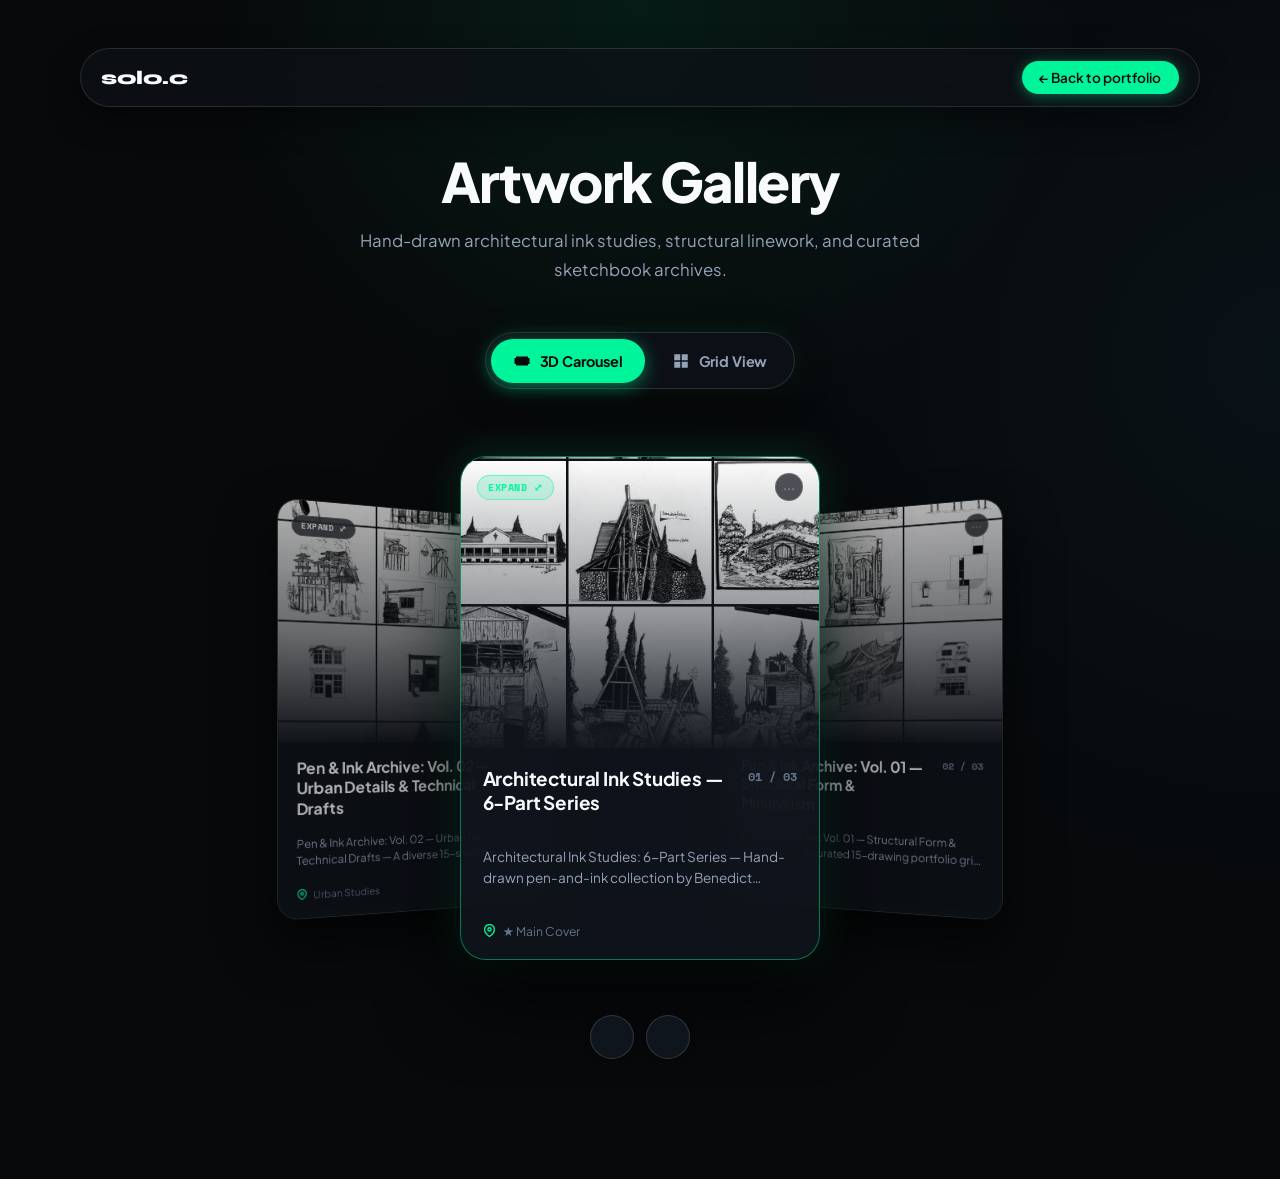
==== gallery-artwork.html @ 2e767718 "Deploy solo.c creative portfolio" ====
<!DOCTYPE html>
<html lang="en">
<head>
  <meta charset="UTF-8">
  <meta name="viewport" content="width=device-width, initial-scale=1.0">
  <title>Artwork Gallery | solo.c</title>
  <link rel="icon" href="assets/img/favicon.svg" type="image/svg+xml">
  <link rel="stylesheet" href="assets/css/gallery.css">
  <link rel="stylesheet" href="https://cdn.jsdelivr.net/npm/remixicon@4.9.0/fonts/remixicon.css">
</head>
<body>
  <main class="main">
    <div class="container">
      <div class="topbar">
        <a href="index.html" class="brand">solo.c</a>
        <a href="index.html#samples" class="back-link">← Back to portfolio</a>
      </div>

      <header class="page-header">
        <h1>Artwork Gallery</h1>
        <p>Hand-drawn architectural ink studies, structural linework, and curated sketchbook archives.</p>
      </header>

      <!-- Persistent View Mode Controls (Always visible in both views) -->
      <div class="gallery-view-controls">
        <div class="view-toggle-pill" role="tablist" aria-label="Gallery View Mode">
          <button class="view-toggle-btn active" id="view-btn-carousel" type="button" role="tab" aria-selected="true">
            <svg viewBox="0 0 24 24" width="18" height="18" fill="currentColor"><path d="M4 6h16v12H4z M2 8h2v8H2z M20 8h2v8h-2z"/></svg>
            <span>3D Carousel</span>
          </button>
          <button class="view-toggle-btn" id="view-btn-grid" type="button" role="tab" aria-selected="false">
            <svg viewBox="0 0 24 24" width="18" height="18" fill="currentColor"><path d="M3 3h8v8H3zm10 0h8v8h-8zM3 13h8v8H3zm10 0h8v8h-8z"/></svg>
            <span>Grid View</span>
          </button>
        </div>
      </div>

      <!-- Gallery Views Container with Fluid Crossfade Transition -->
      <div class="gallery-views-container">
        <!-- 3D Glassmorphism Coverflow Carousel -->
        <section class="glass-carousel-section view-active" id="glass-carousel-section" aria-label="3D Featured Carousel">
          <div class="glass-carousel" id="glass-carousel">
            <div class="glass-carousel__stage" id="carousel-stage">
              <div class="glass-carousel__track" id="carousel-track">
                <!-- Dynamically populated by gallery.js -->
              </div>
            </div>

          <!-- Carousel Navigation Arrows -->
          <div class="carousel-nav-arrows" id="carousel-nav-arrows">
            <button class="shelf-nav-btn" id="pill-prev-btn" type="button" aria-label="Previous card">
              <i class="ri-arrow-left-s-line"></i>
            </button>
            <button class="shelf-nav-btn" id="pill-next-btn" type="button" aria-label="Next card">
              <i class="ri-arrow-right-s-line"></i>
            </button>
          </div>
        </div>
      </section>

      <section class="gallery-grid view-hidden" aria-label="Artwork gallery">
        <!-- 01: Main Cover - ARCHITECTURAL INK STUDIES -->
        <article class="gallery-item gallery-item--cover" data-gallery-item data-title="Architectural Ink Studies — 6-Part Series" data-text="Architectural Ink Studies: 6-Part Series — Hand-drawn pen-and-ink collection by Benedict (solo.c). Across six detailed vignettes, the series explores varied structural languages: a grand colonial estate, a timber &amp; stone A-frame lodge in Ketchum, a turf-roofed subterranean hill dwelling, a multi-story rustic shack with air conditioning and overgrown foliage, a sharp alpine A-frame cabin, and a cantilevered clifftop retreat with an elevated wooden staircase. Demonstrates master-level line weight control, crosshatching, and architectural storytelling." tabindex="0">
          <img src="assets/img/artmain.jpg" alt="Architectural Ink Studies 6-part series hand-drawn pen and ink sketches by Benedict">
          <div class="gallery-item__content">
            <div class="gallery-item__meta">
              <span class="gallery-badge gallery-badge--cover">★ Main Cover</span>
              <span class="gallery-badge gallery-badge--tag">Ink Studies</span>
            </div>
            <h3>Architectural Ink Studies</h3>
            <p>Six hand-drawn pen-and-ink architectural vignettes exploring A-frame lodges, subterranean turf homes, rustic shacks, and clifftop retreats.</p>
          </div>
        </article>

        <!-- 02: INK SKETCHES ARCHIVE VOL 01 -->
        <article class="gallery-item" data-gallery-item data-title="Pen &amp; Ink Archive: Vol. 01 — Structural Form &amp; Minimalism" data-text="Pen &amp; Ink Archive: Vol. 01 — Structural Form &amp; Minimalism — A curated 15-drawing portfolio grid showcasing delicate micron pen illustrations. Subjects span historic water towers, Japanese timber storefronts, stilt fishing platforms, Bauhaus minimalist dwellings, continuous-line face sketches, seaside gelato cafes, and floating island fortresses." tabindex="0">
          <img src="assets/img/ink-sketches-archive-1.jpg" alt="Pen and Ink Archive Vol 01 curated 15-piece sketchbook illustrations">
          <div class="gallery-item__content">
            <div class="gallery-item__meta">
              <span class="gallery-badge">Sketchbook</span>
              <span class="gallery-badge gallery-badge--tag">Archive Vol. 01</span>
            </div>
            <h3>Pen &amp; Ink Archive: Vol. 01</h3>
            <p>15-piece sketchbook collection exploring Japanese storefronts, stone fortifications, seaside cafes, and minimalist structures.</p>
          </div>
        </article>

        <!-- 03: INK SKETCHES ARCHIVE VOL 02 -->
        <article class="gallery-item" data-gallery-item data-title="Pen &amp; Ink Archive: Vol. 02 — Urban Details &amp; Technical Drafts" data-text="Pen &amp; Ink Archive: Vol. 02 — Urban Details &amp; Technical Drafts — A diverse 15-sketch archival plate pairing urban architectural studies with tactile mechanical details. Highlights include a detailed rotary telephone, an ornate Romanesque cathedral facade, Italian hill town clusters, timber fishing platforms, a precision fighter jet technical blueprint, and a Victorian clocktower manor." tabindex="0">
          <img src="assets/img/ink-sketches-archive-2.jpg" alt="Pen and Ink Archive Vol 02 urban architectural details and technical drafts">
          <div class="gallery-item__content">
            <div class="gallery-item__meta">
              <span class="gallery-badge">Urban Studies</span>
              <span class="gallery-badge gallery-badge--tag">Archive Vol. 02</span>
            </div>
            <h3>Pen &amp; Ink Archive: Vol. 02</h3>
            <p>15-piece archival plate featuring vintage rotary telephones, baroque cathedrals, Italian hill villages, and fighter jet blueprint drafts.</p>
          </div>
        </article>

        <!-- Grid View Navigation Arrows -->
        <div class="carousel-nav-arrows grid-nav-arrows" id="grid-nav-arrows">
          <button class="shelf-nav-btn" id="grid-prev-btn" type="button" aria-label="Previous card">
            <i class="ri-arrow-left-s-line"></i>
          </button>
          <button class="shelf-nav-btn" id="grid-next-btn" type="button" aria-label="Next card">
            <i class="ri-arrow-right-s-line"></i>
          </button>
        </div>
      </section>
      </div>
    </div>
  </main>

  <div class="gallery-lightbox" id="gallery-lightbox" aria-hidden="true">
    <button class="gallery-lightbox__close" id="lightbox-close" aria-label="Close fullscreen view">×</button>
    <div class="gallery-lightbox__dialog">
      <img id="lightbox-image" src="" alt="Expanded gallery item">
      <div class="gallery-lightbox__caption">
        <h3 id="lightbox-title">Gallery item</h3>
        <p id="lightbox-text"></p>
      </div>
    </div>
  </div>

  <script src="assets/js/gallery.js"></script>
</body>
</html>
---- assets/css/gallery.css ----
/* ==========================================================================
   SOLO.C — GALLERY DESIGN SYSTEM
   Spotify & iOS Dark Glassmorphism, Rounded Cards, High Contrast
   ========================================================================== */
@import url("https://fonts.googleapis.com/css2?family=Plus+Jakarta+Sans:wght@400;500;600;700;800&family=Press+Start+2P&family=Space+Mono:wght@400;700&family=Syne:wght@700;800&display=swap");

:root {
  --bg-base: #07090b;
  --bg-surface-1: rgba(16, 20, 26, 0.72);
  --bg-surface-2: rgba(24, 30, 38, 0.55);
  --accent-primary: #00f59b;
  --accent-hover: #26ffad;
  --accent-glow: rgba(0, 245, 155, 0.35);
  --text-primary: #f8fafc;
  --text-secondary: #94a3b8;
  --text-muted: #64748b;
  --text-inverse: #07090b;
  --border-glass: rgba(255, 255, 255, 0.12);
  --border-accent: rgba(0, 245, 155, 0.35);
  --font-sans: 'Plus Jakarta Sans', sans-serif;
  --font-display: 'Syne', sans-serif;
  --font-mono: 'Space Mono', monospace;
  --font-pixel: 'Press Start 2P', monospace;
}

*, *::before, *::after {
  box-sizing: border-box;
  margin: 0;
  padding: 0;
}

html {
  scroll-behavior: smooth;
  color-scheme: dark;
}

body {
  font-family: var(--font-sans);
  color: var(--text-secondary);
  background-color: var(--bg-base);
  background-image: 
    radial-gradient(circle at 50% 0%, rgba(0, 245, 155, 0.08) 0%, transparent 40%),
    radial-gradient(circle at 100% 40%, rgba(56, 189, 248, 0.05) 0%, transparent 40%);
  background-attachment: fixed;
  min-height: 100vh;
  position: relative;
  overflow-x: hidden;
}

.main {
  position: relative;
  z-index: 1;
  padding: 3rem 1.5rem 5rem;
}

.container {
  max-width: 1120px;
  margin: 0 auto;
}

/* iOS Floating Topbar */
.topbar {
  display: flex;
  align-items: center;
  justify-content: space-between;
  gap: 1rem;
  margin-bottom: 2.5rem;
  padding: 0.75rem 1.25rem;
  border: 1px solid var(--border-glass);
  border-radius: 9999px;
  background: rgba(14, 18, 23, 0.75);
  backdrop-filter: blur(24px);
  -webkit-backdrop-filter: blur(24px);
  box-shadow: 0 12px 32px rgba(0, 0, 0, 0.4);
}

.brand {
  color: var(--text-primary);
  font-family: var(--font-display);
  font-size: 1.2rem;
  font-weight: 800;
  text-decoration: none;
  letter-spacing: -0.02em;
}

.back-link {
  display: inline-flex;
  align-items: center;
  gap: 0.4rem;
  padding: 0.5rem 1.1rem;
  border-radius: 9999px;
  background: var(--accent-primary);
  color: var(--text-inverse);
  text-decoration: none;
  font-weight: 600;
  font-size: 0.85rem;
  box-shadow: 0 2px 14px rgba(0, 245, 155, 0.4);
  transition: transform 0.2s ease, background 0.2s ease;
}

.back-link:hover {
  background: var(--accent-hover);
  transform: translateY(-2px);
}

/* Page Header */
.page-header {
  margin-bottom: 3rem;
  text-align: center;
}

.page-header h1 {
  margin: 0 0 0.75rem;
  color: var(--text-primary);
  font-size: clamp(2.2rem, 4.5vw, 3.4rem);
  font-weight: 800;
  letter-spacing: -0.03em;
}

.page-header p {
  margin: 0 auto;
  max-width: 580px;
  color: var(--text-secondary);
  font-size: 1.05rem;
  line-height: 1.7;
}

/* Dense Responsive Card Grid */
.gallery-grid {
  display: grid;
  grid-template-columns: repeat(auto-fit, minmax(280px, 1fr));
  gap: 1.5rem;
}

.gallery-item {
  overflow: hidden;
  border: 1px solid var(--border-glass);
  border-radius: 18px;
  background: var(--bg-surface-1);
  backdrop-filter: blur(20px);
  -webkit-backdrop-filter: blur(20px);
  box-shadow: 0 10px 24px rgba(0, 0, 0, 0.35);
  cursor: pointer;
  transition: transform 0.3s cubic-bezier(0.16, 1, 0.3, 1), border-color 0.3s ease, box-shadow 0.3s ease;
  display: flex;
  flex-direction: column;
}

.gallery-item:hover,
.gallery-item:focus-visible {
  transform: translateY(-5px);
  border-color: var(--border-accent);
  box-shadow: 0 16px 36px rgba(0, 0, 0, 0.5), 0 0 24px rgba(0, 245, 155, 0.15);
  outline: none;
}

.gallery-item img,
.gallery-item video {
  display: block;
  width: 100%;
  height: 280px;
  object-fit: cover;
  object-position: center top;
  background: #080c10;
  transition: transform 0.4s ease;
}

.gallery-item:hover img,
.gallery-item:hover video {
  transform: scale(1.03);
}

.gallery-item--cover {
  border-color: rgba(0, 245, 155, 0.35);
  box-shadow: 0 12px 32px rgba(0, 0, 0, 0.45), 0 0 24px rgba(0, 245, 155, 0.1);
}

.gallery-item__content {
  padding: 1.25rem;
  flex: 1;
  display: flex;
  flex-direction: column;
}

.gallery-item__meta {
  display: flex;
  align-items: center;
  gap: 0.45rem;
  margin-bottom: 0.65rem;
  flex-wrap: wrap;
}

.gallery-badge {
  display: inline-flex;
  align-items: center;
  font-family: var(--font-mono);
  font-size: 0.68rem;
  font-weight: 700;
  text-transform: uppercase;
  letter-spacing: 0.05em;
  padding: 0.22rem 0.6rem;
  border-radius: 9999px;
  background: rgba(255, 255, 255, 0.06);
  border: 1px solid var(--border-glass);
  color: var(--text-secondary);
}

.gallery-badge--cover {
  background: rgba(0, 245, 155, 0.15);
  border-color: rgba(0, 245, 155, 0.45);
  color: var(--accent-primary);
  box-shadow: 0 0 10px rgba(0, 245, 155, 0.2);
}

.gallery-badge--tag {
  background: rgba(56, 189, 248, 0.1);
  border-color: rgba(56, 189, 248, 0.3);
  color: #38bdf8;
}

.gallery-item__content h3 {
  margin: 0 0 0.4rem;
  color: var(--text-primary);
  font-size: 1.15rem;
  font-weight: 700;
}

.gallery-item__content p {
  margin: 0;
  line-height: 1.6;
  font-size: 0.88rem;
  color: var(--text-secondary);
}

/* Lightbox Modal */
.gallery-lightbox {
  position: fixed;
  inset: 0;
  z-index: 999;
  display: flex;
  align-items: center;
  justify-content: center;
  background: rgba(4, 7, 9, 0.85);
  backdrop-filter: blur(16px);
  -webkit-backdrop-filter: blur(16px);
  padding: 1.5rem;
  opacity: 0;
  visibility: hidden;
  transition: opacity 0.25s ease, visibility 0.25s ease;
}

.gallery-lightbox.active {
  opacity: 1;
  visibility: visible;
}

.gallery-lightbox__dialog {
  position: relative;
  width: min(980px, 100%);
  max-height: 88vh;
  overflow: auto;
  border-radius: 20px;
  background: rgba(16, 20, 26, 0.95);
  border: 1px solid var(--border-glass);
  box-shadow: 0 25px 60px rgba(0, 0, 0, 0.6);
}

.gallery-lightbox__dialog img,
.gallery-lightbox__dialog video,
.gallery-lightbox__dialog iframe {
  display: block;
  width: 100%;
  max-height: 70vh;
  object-fit: contain;
  background: #040608;
  border: 0;
}

.gallery-lightbox__dialog iframe {
  height: 520px;
}

.video-frame-container {
  position: relative;
  width: 100%;
  aspect-ratio: 16 / 9;
  background: #06090c;
  overflow: hidden;
}

.video-frame-container iframe {
  position: absolute;
  inset: 0;
  width: 100%;
  height: 100%;
  border: 0;
}

/* Video Card Thumbnail & Play Button Styling */
.video-preview-wrap {
  position: relative;
  width: 100%;
  height: 280px;
  overflow: hidden;
  background: #06090c;
  display: block;
  text-decoration: none;
  cursor: pointer;
}

.video-preview-wrap img {
  display: block;
  width: 100%;
  height: 100%;
  object-fit: cover;
  object-position: center 35%;
  transition: transform 0.5s cubic-bezier(0.16, 1, 0.3, 1), filter 0.3s ease;
}

.gallery-item:hover .video-preview-wrap img,
.video-preview-wrap:hover img {
  transform: scale(1.05);
  filter: brightness(0.85);
}

.video-play-btn {
  position: absolute;
  top: 50%;
  left: 50%;
  transform: translate(-50%, -50%) scale(1);
  width: 60px;
  height: 60px;
  border-radius: 50%;
  background: rgba(14, 18, 23, 0.85);
  backdrop-filter: blur(16px);
  -webkit-backdrop-filter: blur(16px);
  border: 1.5px solid rgba(0, 245, 155, 0.6);
  color: var(--accent-primary);
  display: flex;
  align-items: center;
  justify-content: center;
  box-shadow: 0 10px 25px rgba(0, 0, 0, 0.6), 0 0 20px rgba(0, 245, 155, 0.25);
  transition: all 0.3s cubic-bezier(0.16, 1, 0.3, 1);
  pointer-events: none;
  z-index: 3;
}

.video-play-btn svg {
  margin-left: 3px;
  width: 24px;
  height: 24px;
  fill: currentColor;
}

.gallery-item:hover .video-play-btn,
.video-preview-wrap:hover .video-play-btn {
  transform: translate(-50%, -50%) scale(1.15);
  background: var(--accent-primary);
  color: var(--text-inverse);
  border-color: var(--accent-primary);
  box-shadow: 0 12px 30px rgba(0, 245, 155, 0.5), 0 0 35px rgba(0, 245, 155, 0.4);
}

.video-preview-overlay {
  position: absolute;
  top: 0.85rem;
  left: 0.85rem;
  right: 0.85rem;
  display: flex;
  justify-content: space-between;
  align-items: center;
  pointer-events: none;
  z-index: 3;
}

.video-badge-pill {
  font-family: var(--font-mono);
  font-size: 0.66rem;
  font-weight: 700;
  letter-spacing: 0.04em;
  padding: 0.25rem 0.6rem;
  border-radius: 9999px;
  background: rgba(7, 9, 11, 0.82);
  backdrop-filter: blur(10px);
  border: 1px solid rgba(255, 255, 255, 0.16);
  color: var(--text-primary);
  display: inline-flex;
  align-items: center;
  gap: 0.3rem;
}

.video-badge-pill--accent {
  background: rgba(0, 245, 155, 0.18);
  border-color: rgba(0, 245, 155, 0.5);
  color: var(--accent-primary);
}

.video-badge-pill--views {
  background: rgba(56, 189, 248, 0.16);
  border-color: rgba(56, 189, 248, 0.45);
  color: #38bdf8;
}

/* Lightbox Video Preview & Prominent FB CTA */
.lightbox-video-preview {
  position: relative;
  width: 100%;
  max-height: 70vh;
  min-height: 380px;
  background: #040608;
  display: flex;
  align-items: center;
  justify-content: center;
  overflow: hidden;
}

.lightbox-video-poster {
  width: 100%;
  height: 100%;
  max-height: 70vh;
  object-fit: contain;
  display: block;
}

.lightbox-play-overlay {
  position: absolute;
  inset: 0;
  display: flex;
  flex-direction: column;
  align-items: center;
  justify-content: center;
  gap: 1rem;
  background: rgba(4, 7, 10, 0.45);
  text-decoration: none;
  transition: background 0.3s ease;
}

.lightbox-play-overlay:hover {
  background: rgba(4, 7, 10, 0.2);
}

.video-play-btn--lg {
  width: 76px;
  height: 76px;
}

.video-play-btn--lg svg {
  width: 32px;
  height: 32px;
}

.lightbox-play-label {
  font-family: var(--font-sans);
  font-weight: 700;
  font-size: 0.95rem;
  color: #ffffff;
  padding: 0.45rem 1.15rem;
  border-radius: 9999px;
  background: rgba(14, 18, 23, 0.85);
  border: 1px solid rgba(255, 255, 255, 0.18);
  backdrop-filter: blur(12px);
  transition: all 0.2s ease;
}

.lightbox-play-overlay:hover .lightbox-play-label {
  background: var(--accent-primary);
  color: var(--text-inverse);
  border-color: var(--accent-primary);
  box-shadow: 0 4px 18px rgba(0, 245, 155, 0.4);
}

.btn-watch-fb {
  display: inline-flex;
  align-items: center;
  gap: 0.5rem;
  padding: 0.65rem 1.3rem;
  border-radius: 9999px;
  background: var(--accent-primary);
  color: var(--text-inverse);
  font-weight: 700;
  font-size: 0.88rem;
  text-decoration: none;
  box-shadow: 0 4px 16px rgba(0, 245, 155, 0.35);
  transition: all 0.2s ease;
}

.btn-watch-fb:hover {
  background: var(--accent-hover);
  transform: translateY(-2px);
  box-shadow: 0 6px 22px rgba(0, 245, 155, 0.5);
}

.gallery-item__actions {
  display: flex;
  align-items: center;
  justify-content: space-between;
  gap: 0.75rem;
  margin-top: 0.85rem;
  padding-top: 0.85rem;
  border-top: 1px solid rgba(255, 255, 255, 0.08);
}

.gallery-action-link {
  display: inline-flex;
  align-items: center;
  gap: 0.35rem;
  color: var(--accent-primary);
  text-decoration: none;
  font-size: 0.82rem;
  font-weight: 600;
  transition: color 0.2s ease, transform 0.2s ease;
}

.gallery-action-link:hover {
  color: var(--accent-hover);
  transform: translateX(2px);
}

.gallery-lightbox__caption {
  padding: 1.25rem 1.5rem 1.5rem;
}

.gallery-lightbox__caption h3 {
  margin: 0 0 0.4rem;
  color: var(--text-primary);
  font-size: 1.3rem;
  font-weight: 700;
}

.gallery-lightbox__caption p {
  margin: 0;
  color: var(--text-secondary);
  line-height: 1.7;
}

.gallery-lightbox__close {
  position: absolute;
  top: 1rem;
  right: 1rem;
  width: 2.5rem;
  height: 2.5rem;
  border: 1px solid var(--border-glass);
  border-radius: 50%;
  background: rgba(255, 255, 255, 0.08);
  color: var(--text-primary);
  font-size: 1.4rem;
  cursor: pointer;
  display: flex;
  align-items: center;
  justify-content: center;
  transition: all 0.2s ease;
  z-index: 10;
}

.gallery-lightbox__close:hover {
  background: var(--accent-primary);
  color: var(--text-inverse);
  transform: scale(1.08);
}

body.lightbox-open {
  overflow: hidden;
}

@media (max-width: 640px) {
  .main {
    padding: 2rem 1rem 4rem;
  }
  .topbar {
    border-radius: 1rem;
    padding: 0.8rem 1rem;
  }
  .page-header h1 {
    font-size: 2rem;
  }
  .gallery-grid {
    grid-template-columns: 1fr;
  }
}


/* ==========================================================================
   3D COVERFLOW GLASSMORPHISM CAROUSEL
   Apple Vision / Glassmorphic Floating Arc + iOS Controller Pill
   ========================================================================== */

/* View Mode Switcher Pill (Persistent & Prominent) */
.gallery-view-controls,
.glass-carousel-view-controls {
  display: flex;
  align-items: center;
  justify-content: center;
  margin: 0 auto 2.5rem;
  position: relative;
  z-index: 25;
}

.view-toggle-pill {
  display: inline-flex;
  align-items: center;
  padding: 0.35rem;
  border-radius: 9999px;
  background: rgba(14, 18, 24, 0.88);
  backdrop-filter: blur(24px);
  -webkit-backdrop-filter: blur(24px);
  border: 1px solid var(--border-glass);
  box-shadow: 0 10px 32px rgba(0, 0, 0, 0.5), 0 0 20px rgba(0, 245, 155, 0.1);
  gap: 0.35rem;
  min-height: 48px;
}

.view-toggle-btn {
  display: inline-flex;
  align-items: center;
  justify-content: center;
  gap: 0.55rem;
  padding: 0.65rem 1.35rem;
  min-height: 44px;
  border-radius: 9999px;
  border: none;
  background: transparent;
  color: var(--text-secondary);
  font-family: var(--font-sans);
  font-size: 0.9rem;
  font-weight: 700;
  letter-spacing: -0.01em;
  cursor: pointer;
  transition: all 0.25s cubic-bezier(0.16, 1, 0.3, 1);
  touch-action: manipulation;
  -webkit-tap-highlight-color: transparent;
}

.view-toggle-btn svg {
  transition: transform 0.25s ease;
  flex-shrink: 0;
}

.view-toggle-btn:hover {
  color: var(--text-primary);
  background: rgba(255, 255, 255, 0.05);
}

.view-toggle-btn:active {
  transform: scale(0.96);
}

.view-toggle-btn.active {
  background: var(--accent-primary);
  color: var(--text-inverse);
  box-shadow: 0 4px 18px rgba(0, 245, 155, 0.45);
}

/* Views Container with Smooth Fluid Crossfade Transitions */
.gallery-views-container {
  position: relative;
  width: 100%;
  min-height: 520px;
}

/* 3D Carousel Section & Stage */
.glass-carousel-section {
  position: relative;
  width: 100%;
  margin-bottom: 2.5rem;
  transition: opacity 0.3s ease, transform 0.3s ease;
}

.glass-carousel {
  position: relative;
  width: 100%;
  perspective: 1200px;
  perspective-origin: 50% 48%;
  display: flex;
  flex-direction: column;
  align-items: center;
}

.glass-carousel__stage {
  position: relative;
  width: 100%;
  height: clamp(480px, 62vh, 580px);
  display: flex;
  align-items: center;
  justify-content: center;
  transform-style: preserve-3d;
  user-select: none;
  -webkit-user-select: none;
  touch-action: pan-y;
  cursor: grab;
}

.glass-carousel__stage:active {
  cursor: grabbing;
}

.glass-carousel__track {
  position: absolute;
  width: 100%;
  height: 100%;
  display: flex;
  align-items: center;
  justify-content: center;
  transform-style: preserve-3d;
}

/* Individual 3D Glass Card */
.glass-card-3d {
  position: absolute;
  width: clamp(290px, 32vw, 360px);
  height: clamp(430px, 56vh, 510px);
  border-radius: 26px;
  background: rgba(16, 21, 28, 0.72);
  backdrop-filter: blur(28px);
  -webkit-backdrop-filter: blur(28px);
  border: 1px solid rgba(255, 255, 255, 0.14);
  box-shadow: 
    0 30px 60px rgba(0, 0, 0, 0.75),
    inset 0 1px 0 rgba(255, 255, 255, 0.22),
    inset 0 0 20px rgba(0, 245, 155, 0.05);
  overflow: hidden;
  display: flex;
  flex-direction: column;
  transform-origin: center center;
  transform-style: preserve-3d;
  transition: transform 0.65s cubic-bezier(0.16, 1, 0.3, 1), 
              opacity 0.5s ease, 
              filter 0.5s ease, 
              box-shadow 0.4s ease, 
              border-color 0.4s ease;
  will-change: transform, opacity, filter;
  cursor: pointer;
}

.glass-card-3d.is-active {
  border-color: rgba(0, 245, 155, 0.45);
  box-shadow: 
    0 35px 80px rgba(0, 0, 0, 0.85),
    0 0 40px rgba(0, 245, 155, 0.18),
    inset 0 1px 0 rgba(255, 255, 255, 0.3);
}

.glass-card-3d:hover.is-active {
  box-shadow: 
    0 40px 90px rgba(0, 0, 0, 0.9),
    0 0 50px rgba(0, 245, 155, 0.28),
    inset 0 1px 0 rgba(255, 255, 255, 0.4);
}

/* Card Media Upper Area */
.glass-card-3d__media {
  position: relative;
  width: 100%;
  height: 58%;
  overflow: hidden;
  background: #080c10;
}

.glass-card-3d__media img {
  width: 100%;
  height: 100%;
  object-fit: cover;
  object-position: center 30%;
  display: block;
  transition: transform 0.6s cubic-bezier(0.16, 1, 0.3, 1);
}

.glass-card-3d:hover .glass-card-3d__media img {
  transform: scale(1.06);
}

/* Bottom shadow gradient fading into body */
.glass-card-3d__media::after {
  content: '';
  position: absolute;
  inset: 0;
  background: linear-gradient(to top, rgba(16, 21, 28, 0.98) 0%, rgba(16, 21, 28, 0.45) 45%, transparent 100%);
  pointer-events: none;
}

/* Top control pills on card */
.glass-card-3d__top-row {
  position: absolute;
  top: 1rem;
  left: 1rem;
  right: 1rem;
  display: flex;
  align-items: center;
  justify-content: space-between;
  z-index: 3;
  pointer-events: none;
}

.glass-card-3d__expand-badge {
  display: inline-flex;
  align-items: center;
  gap: 0.35rem;
  font-family: var(--font-mono);
  font-size: 0.64rem;
  font-weight: 700;
  letter-spacing: 0.05em;
  text-transform: uppercase;
  padding: 0.25rem 0.65rem;
  border-radius: 9999px;
  background: rgba(10, 14, 20, 0.7);
  backdrop-filter: blur(12px);
  -webkit-backdrop-filter: blur(12px);
  border: 1px solid rgba(255, 255, 255, 0.16);
  color: var(--text-primary);
  transition: all 0.2s ease;
}

.glass-card-3d.is-active .glass-card-3d__expand-badge {
  background: rgba(0, 245, 155, 0.18);
  border-color: rgba(0, 245, 155, 0.45);
  color: var(--accent-primary);
}

.glass-card-3d__menu-icon {
  width: 28px;
  height: 28px;
  border-radius: 50%;
  background: rgba(10, 14, 20, 0.7);
  backdrop-filter: blur(12px);
  -webkit-backdrop-filter: blur(12px);
  border: 1px solid rgba(255, 255, 255, 0.16);
  color: var(--text-secondary);
  display: flex;
  align-items: center;
  justify-content: center;
  font-size: 0.9rem;
  line-height: 1;
}

/* Card Body (Lower portion) */
.glass-card-3d__body {
  position: relative;
  width: 100%;
  height: 42%;
  padding: 1.1rem 1.35rem 1.25rem;
  display: flex;
  flex-direction: column;
  justify-content: space-between;
  background: rgba(16, 21, 28, 0.65);
  z-index: 2;
}

.glass-card-3d__header {
  display: flex;
  align-items: flex-start;
  justify-content: space-between;
  gap: 0.75rem;
}

.glass-card-3d__title {
  margin: 0;
  color: var(--text-primary);
  font-size: 1.18rem;
  font-weight: 700;
  line-height: 1.3;
  letter-spacing: -0.01em;
}

.glass-card-3d__counter {
  font-family: var(--font-mono);
  font-size: 0.72rem;
  color: var(--text-muted);
  font-weight: 700;
  white-space: nowrap;
  padding-top: 0.15rem;
}

.glass-card-3d__desc {
  margin: 0.35rem 0 0.5rem;
  font-size: 0.85rem;
  color: var(--text-secondary);
  line-height: 1.5;
  display: -webkit-box;
  -webkit-line-clamp: 2;
  -webkit-box-orient: vertical;
  overflow: hidden;
}

.glass-card-3d__meta {
  display: flex;
  align-items: center;
  gap: 0.45rem;
  font-size: 0.76rem;
  color: var(--text-muted);
}

.glass-card-3d__meta svg {
  color: var(--accent-primary);
  flex-shrink: 0;
}

.glass-card-3d__meta span {
  white-space: nowrap;
  overflow: hidden;
  text-overflow: ellipsis;
}

/* Floating iOS Media Controller Pill */
.glass-pill-bar {
  margin-top: 1.5rem;
  display: inline-flex;
  align-items: center;
  gap: 0.85rem;
  padding: 0.55rem 1.15rem;
  border-radius: 9999px;
  background: rgba(14, 18, 24, 0.85);
  backdrop-filter: blur(24px);
  -webkit-backdrop-filter: blur(24px);
  border: 1px solid rgba(255, 255, 255, 0.15);
  box-shadow: 
    0 16px 40px rgba(0, 0, 0, 0.6),
    0 0 25px rgba(0, 245, 155, 0.14);
  z-index: 20;
  transition: transform 0.25s ease, box-shadow 0.25s ease;
}

.glass-pill-bar:hover {
  box-shadow: 
    0 20px 48px rgba(0, 0, 0, 0.7),
    0 0 35px rgba(0, 245, 155, 0.25);
}

.pill-btn {
  display: flex;
  align-items: center;
  justify-content: center;
  background: transparent;
  border: none;
  color: var(--text-secondary);
  cursor: pointer;
  padding: 0.4rem;
  border-radius: 50%;
  transition: all 0.2s ease;
}

.pill-btn:hover {
  color: var(--accent-primary);
  transform: scale(1.12);
}

.pill-btn--nav {
  width: 32px;
  height: 32px;
  background: rgba(255, 255, 255, 0.06);
  color: var(--text-primary);
}

.pill-btn--nav:hover {
  background: var(--accent-primary);
  color: var(--text-inverse);
}

.pill-btn--play {
  width: 34px;
  height: 34px;
  background: rgba(0, 245, 155, 0.15);
  color: var(--accent-primary);
  border: 1px solid rgba(0, 245, 155, 0.35);
}

.pill-btn--play:hover {
  background: var(--accent-primary);
  color: var(--text-inverse);
  box-shadow: 0 0 16px rgba(0, 245, 155, 0.5);
}

.pill-track-info {
  display: flex;
  align-items: center;
  gap: 0.75rem;
  cursor: pointer;
  padding: 0.2rem 0.5rem;
  border-radius: 9999px;
  transition: background 0.2s ease;
}

.pill-track-info:hover {
  background: rgba(255, 255, 255, 0.05);
}

.pill-thumb {
  width: 32px;
  height: 32px;
  border-radius: 50%;
  object-fit: cover;
  border: 1.5px solid var(--accent-primary);
  flex-shrink: 0;
  box-shadow: 0 0 10px rgba(0, 245, 155, 0.3);
}

.pill-text-wrap {
  display: flex;
  align-items: center;
  gap: 0.6rem;
}

.pill-title {
  color: var(--text-primary);
  font-size: 0.85rem;
  font-weight: 700;
  max-width: 170px;
  white-space: nowrap;
  overflow: hidden;
  text-overflow: ellipsis;
}

.pill-badge {
  font-family: var(--font-mono);
  font-size: 0.66rem;
  font-weight: 700;
  padding: 0.15rem 0.48rem;
  border-radius: 9999px;
  background: rgba(0, 245, 155, 0.15);
  border: 1px solid rgba(0, 245, 155, 0.35);
  color: var(--accent-primary);
  white-space: nowrap;
}

.pill-btn--heart {
  gap: 0.3rem;
  font-size: 0.74rem;
  font-family: var(--font-mono);
  color: var(--text-secondary);
  border-radius: 9999px;
  padding: 0.35rem 0.6rem;
}

.pill-btn--heart.liked {
  color: #ff3366;
}

.pill-btn--heart.liked svg {
  fill: #ff3366;
  stroke: #ff3366;
}

.pill-btn--expand {
  color: var(--text-secondary);
}

.pill-btn--expand:hover {
  color: var(--accent-primary);
}

/* Smooth Fluid Transitions Between Carousel View and Grid View */
.glass-carousel-section,
.gallery-grid {
  width: 100%;
  transition: opacity 0.45s cubic-bezier(0.16, 1, 0.3, 1),
              transform 0.45s cubic-bezier(0.16, 1, 0.3, 1),
              filter 0.45s cubic-bezier(0.16, 1, 0.3, 1);
  will-change: opacity, transform, filter;
}

/* Active View State */
.glass-carousel-section.view-active,
.gallery-grid.view-active {
  opacity: 1;
  transform: translateY(0) scale(1);
  filter: blur(0px);
  pointer-events: auto;
  visibility: visible;
  position: relative;
}

/* Fluid Exit State */
.glass-carousel-section.view-hidden,
.gallery-grid.view-hidden {
  opacity: 0 !important;
  transform: translateY(24px) scale(0.96) !important;
  filter: blur(10px) !important;
  pointer-events: none !important;
  visibility: hidden !important;
  position: absolute !important;
  top: 0 !important;
  left: 0 !important;
  right: 0 !important;
  z-index: 0 !important;
}

/* Mobile Responsiveness for 3D Carousel & View Controls */
@media (max-width: 768px) {
  .gallery-view-controls {
    margin: 0 auto 1.75rem;
    padding-inline: 0.5rem;
  }
  .view-toggle-pill {
    width: min(100%, 340px);
    display: flex;
    justify-content: space-between;
    padding: 0.3rem;
  }
  .view-toggle-btn {
    flex: 1;
    padding: 0.6rem 0.85rem;
    font-size: 0.85rem;
    min-height: 42px;
    gap: 0.45rem;
    white-space: nowrap;
  }
  .glass-carousel__stage {
    height: 460px;
    perspective: 800px;
  }
  .glass-card-3d {
    width: min(86vw, 320px);
    height: 430px;
  }
  .glass-pill-bar {
    padding: 0.45rem 0.75rem;
    gap: 0.45rem;
    max-width: 96vw;
  }
  .glass-pill-bar .pill-btn {
    width: 38px;
    height: 38px;
    min-width: 38px;
    min-height: 38px;
    touch-action: manipulation;
  }
  .glass-pill-bar .pill-btn:active {
    transform: scale(0.92);
  }
  .glass-pill-bar .pill-btn--play {
    width: 40px;
    height: 40px;
    min-width: 40px;
    min-height: 40px;
  }
  .pill-title {
    max-width: 110px;
    font-size: 0.8rem;
  }
  .pill-likes-count {
    display: none;
  }
}

@media (max-width: 480px) {
  .glass-pill-bar {
    padding: 0.4rem 0.6rem;
    gap: 0.35rem;
  }
  .pill-badge {
    display: none;
  }
  .pill-title {
    max-width: 95px;
    font-size: 0.76rem;
  }
  .pill-thumb {
    width: 28px;
    height: 28px;
  }
}

@keyframes fadeSlideUp {
  from {
    opacity: 0;
    transform: translateY(18px) scale(0.98);
  }
  to {
    opacity: 1;
    transform: translateY(0) scale(1);
  }
}

/* ==========================================================================
   CAROUSEL & GRID NAVIGATION BUTTONS (Matches [ < ] [ > ] Design)
   ========================================================================== */
.carousel-nav-arrows {
  display: flex;
  align-items: center;
  justify-content: center;
  gap: 0.75rem;
  margin-top: 1.75rem;
  position: relative;
  z-index: 10;
}

.carousel-nav-arrows.grid-nav-arrows {
  grid-column: 1 / -1;
  margin-top: 2.5rem;
  margin-bottom: 2rem;
  padding-top: 1rem;
}

.shelf-nav-btn {
  width: 44px;
  height: 44px;
  min-width: 44px;
  min-height: 44px;
  border-radius: 50%;
  background: rgba(18, 24, 32, 0.85);
  border: 1px solid rgba(255, 255, 255, 0.14);
  color: #ffffff;
  display: inline-flex;
  align-items: center;
  justify-content: center;
  font-size: 1.35rem;
  cursor: pointer;
  transition: all 0.2s cubic-bezier(0.16, 1, 0.3, 1);
  box-shadow: 0 4px 16px rgba(0, 0, 0, 0.35);
  touch-action: manipulation;
  -webkit-tap-highlight-color: transparent;
  user-select: none;
}

.shelf-nav-btn:hover {
  background: rgba(255, 255, 255, 0.12);
  border-color: rgba(0, 245, 155, 0.6);
  color: var(--accent-primary, #00f59b);
  transform: scale(1.08);
  box-shadow: 0 0 16px rgba(0, 245, 155, 0.25);
}

.shelf-nav-btn:active {
  transform: scale(0.93);
  background: rgba(0, 245, 155, 0.2);
}

/* Grid card active focus highlight when navigating in grid view */
.gallery-item.grid-card-highlight {
  outline: 2px solid var(--accent-primary, #00f59b);
  box-shadow: 0 0 25px rgba(0, 245, 155, 0.45);
  transform: translateY(-4px) scale(1.01);
  transition: all 0.3s cubic-bezier(0.16, 1, 0.3, 1);
}
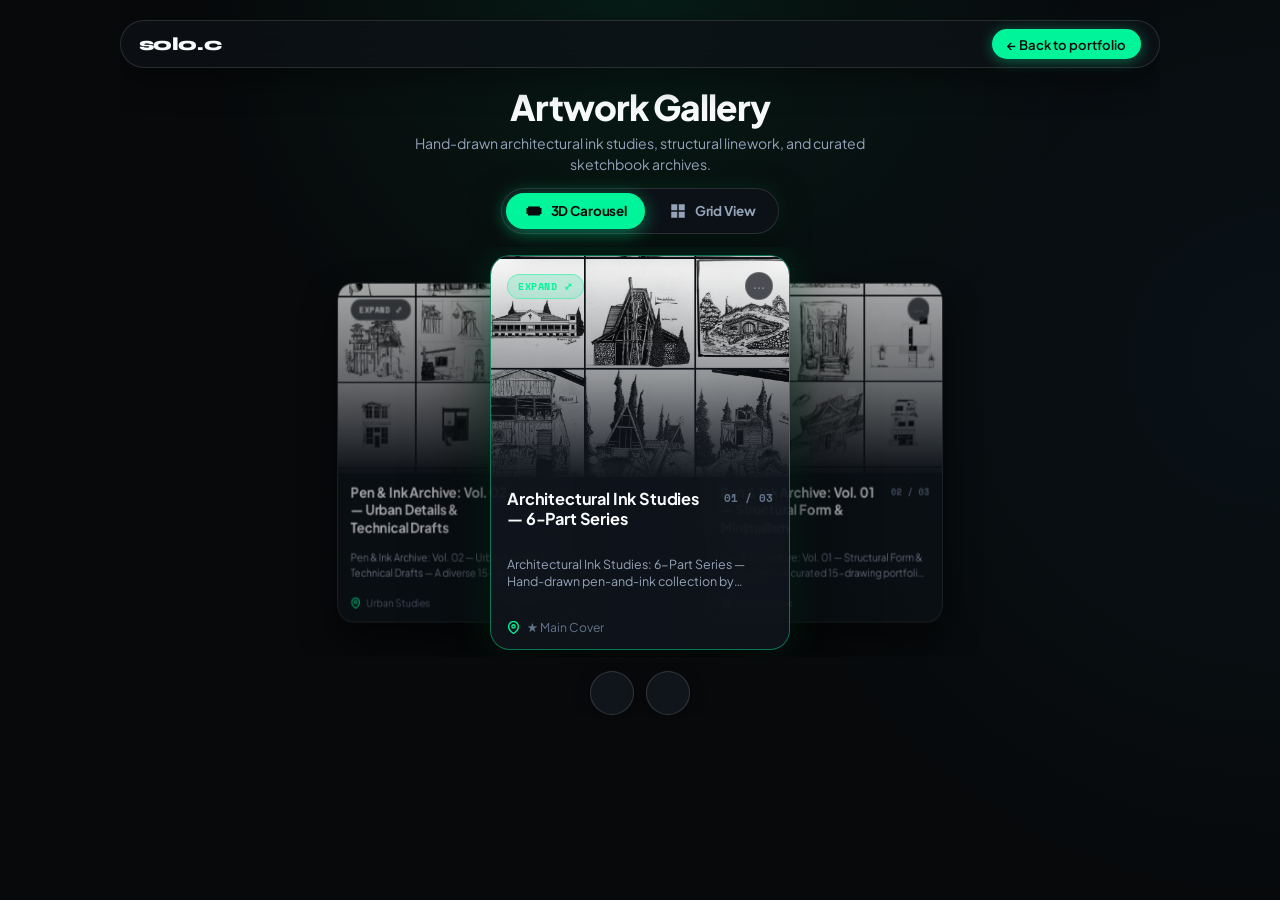
==== commit 4d4a172a: "Lock mobile viewport to prevent zoom and fit gallery cards to exact mobile view" ====
--- a/gallery-artwork.html
+++ b/gallery-artwork.html
@@ -2,7 +2,7 @@
 <html lang="en">
 <head>
   <meta charset="UTF-8">
-  <meta name="viewport" content="width=device-width, initial-scale=1.0">
+  <meta name="viewport" content="width=device-width, initial-scale=1.0, maximum-scale=1.0, user-scalable=no, viewport-fit=cover">
   <title>Artwork Gallery | solo.c</title>
   <link rel="icon" href="assets/img/favicon.svg" type="image/svg+xml">
   <link rel="stylesheet" href="assets/css/gallery.css">
--- a/assets/css/gallery.css
+++ b/assets/css/gallery.css
@@ -27,11 +27,18 @@
   box-sizing: border-box;
   margin: 0;
   padding: 0;
+  touch-action: manipulation;
 }
 
 html {
   scroll-behavior: smooth;
   color-scheme: dark;
+  overflow-x: hidden;
+  width: 100%;
+  max-width: 100%;
+  touch-action: pan-y;
+  -webkit-text-size-adjust: 100%;
+  text-size-adjust: 100%;
 }
 
 body {
@@ -45,17 +52,25 @@
   min-height: 100vh;
   position: relative;
   overflow-x: hidden;
+  width: 100%;
+  max-width: 100%;
+  touch-action: pan-y;
 }
 
 .main {
   position: relative;
   z-index: 1;
-  padding: 3rem 1.5rem 5rem;
+  padding: 1.25rem 1rem 2.5rem;
+  width: 100%;
+  max-width: 100%;
+  overflow-x: clip;
 }
 
 .container {
-  max-width: 1120px;
+  max-width: 1040px;
   margin: 0 auto;
+  width: 100%;
+  overflow-x: clip;
 }
 
 /* iOS Floating Topbar */
@@ -63,9 +78,9 @@
   display: flex;
   align-items: center;
   justify-content: space-between;
-  gap: 1rem;
-  margin-bottom: 2.5rem;
-  padding: 0.75rem 1.25rem;
+  gap: 0.85rem;
+  margin-bottom: 1rem;
+  padding: 0.5rem 1.1rem;
   border: 1px solid var(--border-glass);
   border-radius: 9999px;
   background: rgba(14, 18, 23, 0.75);
@@ -77,7 +92,7 @@
 .brand {
   color: var(--text-primary);
   font-family: var(--font-display);
-  font-size: 1.2rem;
+  font-size: 1.15rem;
   font-weight: 800;
   text-decoration: none;
   letter-spacing: -0.02em;
@@ -87,15 +102,16 @@
   display: inline-flex;
   align-items: center;
   gap: 0.4rem;
-  padding: 0.5rem 1.1rem;
+  padding: 0.42rem 0.95rem;
   border-radius: 9999px;
   background: var(--accent-primary);
   color: var(--text-inverse);
   text-decoration: none;
   font-weight: 600;
-  font-size: 0.85rem;
+  font-size: 0.82rem;
   box-shadow: 0 2px 14px rgba(0, 245, 155, 0.4);
   transition: transform 0.2s ease, background 0.2s ease;
+  white-space: nowrap;
 }
 
 .back-link:hover {
@@ -105,37 +121,38 @@
 
 /* Page Header */
 .page-header {
-  margin-bottom: 3rem;
+  margin-bottom: 0.85rem;
   text-align: center;
 }
 
 .page-header h1 {
-  margin: 0 0 0.75rem;
+  margin: 0 0 0.25rem;
   color: var(--text-primary);
-  font-size: clamp(2.2rem, 4.5vw, 3.4rem);
+  font-size: clamp(1.5rem, 3.2vw, 2.2rem);
   font-weight: 800;
   letter-spacing: -0.03em;
 }
 
 .page-header p {
   margin: 0 auto;
-  max-width: 580px;
+  max-width: 520px;
   color: var(--text-secondary);
-  font-size: 1.05rem;
-  line-height: 1.7;
+  font-size: 0.88rem;
+  line-height: 1.45;
 }
 
 /* Dense Responsive Card Grid */
 .gallery-grid {
   display: grid;
-  grid-template-columns: repeat(auto-fit, minmax(280px, 1fr));
-  gap: 1.5rem;
+  grid-template-columns: repeat(auto-fit, minmax(260px, 1fr));
+  gap: 1.15rem;
+  width: 100%;
 }
 
 .gallery-item {
   overflow: hidden;
   border: 1px solid var(--border-glass);
-  border-radius: 18px;
+  border-radius: 16px;
   background: var(--bg-surface-1);
   backdrop-filter: blur(20px);
   -webkit-backdrop-filter: blur(20px);
@@ -148,7 +165,7 @@
 
 .gallery-item:hover,
 .gallery-item:focus-visible {
-  transform: translateY(-5px);
+  transform: translateY(-4px);
   border-color: var(--border-accent);
   box-shadow: 0 16px 36px rgba(0, 0, 0, 0.5), 0 0 24px rgba(0, 245, 155, 0.15);
   outline: none;
@@ -158,9 +175,9 @@
 .gallery-item video {
   display: block;
   width: 100%;
-  height: 280px;
+  height: 200px;
   object-fit: cover;
-  object-position: center top;
+  object-position: center;
   background: #080c10;
   transition: transform 0.4s ease;
 }
@@ -240,13 +257,14 @@
   display: flex;
   align-items: center;
   justify-content: center;
-  background: rgba(4, 7, 9, 0.85);
+  background: rgba(4, 7, 9, 0.9);
   backdrop-filter: blur(16px);
   -webkit-backdrop-filter: blur(16px);
-  padding: 1.5rem;
+  padding: 0.85rem;
   opacity: 0;
   visibility: hidden;
   transition: opacity 0.25s ease, visibility 0.25s ease;
+  overflow: hidden;
 }
 
 .gallery-lightbox.active {
@@ -256,28 +274,30 @@
 
 .gallery-lightbox__dialog {
   position: relative;
-  width: min(980px, 100%);
-  max-height: 88vh;
-  overflow: auto;
-  border-radius: 20px;
-  background: rgba(16, 20, 26, 0.95);
+  width: min(820px, 94vw);
+  max-height: 90vh;
+  display: flex;
+  flex-direction: column;
+  overflow: hidden;
+  border-radius: 18px;
+  background: rgba(16, 20, 26, 0.96);
   border: 1px solid var(--border-glass);
-  box-shadow: 0 25px 60px rgba(0, 0, 0, 0.6);
+  box-shadow: 0 25px 60px rgba(0, 0, 0, 0.8);
 }
 
 .gallery-lightbox__dialog img,
-.gallery-lightbox__dialog video,
-.gallery-lightbox__dialog iframe {
+.gallery-lightbox__dialog video {
   display: block;
   width: 100%;
-  max-height: 70vh;
+  max-height: min(58vh, 480px);
   object-fit: contain;
   background: #040608;
   border: 0;
+  flex-shrink: 1;
 }
 
 .gallery-lightbox__dialog iframe {
-  height: 520px;
+  height: min(50vh, 420px);
 }
 
 .video-frame-container {
@@ -517,33 +537,39 @@
 }
 
 .gallery-lightbox__caption {
-  padding: 1.25rem 1.5rem 1.5rem;
+  padding: 0.75rem 1.15rem 0.9rem;
+  overflow-y: auto;
+  max-height: 32vh;
+  flex-shrink: 0;
+  background: rgba(16, 20, 26, 0.98);
 }
 
 .gallery-lightbox__caption h3 {
-  margin: 0 0 0.4rem;
+  margin: 0 0 0.2rem;
   color: var(--text-primary);
-  font-size: 1.3rem;
+  font-size: 1.1rem;
   font-weight: 700;
 }
 
 .gallery-lightbox__caption p {
   margin: 0;
   color: var(--text-secondary);
-  line-height: 1.7;
+  line-height: 1.5;
+  font-size: 0.84rem;
 }
 
 .gallery-lightbox__close {
   position: absolute;
-  top: 1rem;
-  right: 1rem;
-  width: 2.5rem;
-  height: 2.5rem;
+  top: 0.75rem;
+  right: 0.75rem;
+  width: 2.2rem;
+  height: 2.2rem;
   border: 1px solid var(--border-glass);
   border-radius: 50%;
-  background: rgba(255, 255, 255, 0.08);
+  background: rgba(14, 18, 23, 0.85);
+  backdrop-filter: blur(8px);
   color: var(--text-primary);
-  font-size: 1.4rem;
+  font-size: 1.25rem;
   cursor: pointer;
   display: flex;
   align-items: center;
@@ -562,35 +588,13 @@
   overflow: hidden;
 }
 
-@media (max-width: 640px) {
-  .main {
-    padding: 2rem 1rem 4rem;
-  }
-  .topbar {
-    border-radius: 1rem;
-    padding: 0.8rem 1rem;
-  }
-  .page-header h1 {
-    font-size: 2rem;
-  }
-  .gallery-grid {
-    grid-template-columns: 1fr;
-  }
-}
-
-
-/* ==========================================================================
-   3D COVERFLOW GLASSMORPHISM CAROUSEL
-   Apple Vision / Glassmorphic Floating Arc + iOS Controller Pill
-   ========================================================================== */
-
 /* View Mode Switcher Pill (Persistent & Prominent) */
 .gallery-view-controls,
 .glass-carousel-view-controls {
   display: flex;
   align-items: center;
   justify-content: center;
-  margin: 0 auto 2.5rem;
+  margin: 0 auto 0.85rem;
   position: relative;
   z-index: 25;
 }
@@ -598,30 +602,30 @@
 .view-toggle-pill {
   display: inline-flex;
   align-items: center;
-  padding: 0.35rem;
+  padding: 0.25rem;
   border-radius: 9999px;
   background: rgba(14, 18, 24, 0.88);
   backdrop-filter: blur(24px);
   -webkit-backdrop-filter: blur(24px);
   border: 1px solid var(--border-glass);
   box-shadow: 0 10px 32px rgba(0, 0, 0, 0.5), 0 0 20px rgba(0, 245, 155, 0.1);
-  gap: 0.35rem;
-  min-height: 48px;
+  gap: 0.3rem;
+  min-height: 40px;
 }
 
 .view-toggle-btn {
   display: inline-flex;
   align-items: center;
   justify-content: center;
-  gap: 0.55rem;
-  padding: 0.65rem 1.35rem;
-  min-height: 44px;
+  gap: 0.5rem;
+  padding: 0.45rem 1.15rem;
+  min-height: 36px;
   border-radius: 9999px;
   border: none;
   background: transparent;
   color: var(--text-secondary);
   font-family: var(--font-sans);
-  font-size: 0.9rem;
+  font-size: 0.84rem;
   font-weight: 700;
   letter-spacing: -0.01em;
   cursor: pointer;
@@ -654,31 +658,37 @@
 .gallery-views-container {
   position: relative;
   width: 100%;
-  min-height: 520px;
+  max-width: 100%;
+  overflow: clip;
 }
 
 /* 3D Carousel Section & Stage */
 .glass-carousel-section {
   position: relative;
   width: 100%;
-  margin-bottom: 2.5rem;
+  max-width: 100%;
+  margin-bottom: 0.85rem;
+  overflow: clip;
   transition: opacity 0.3s ease, transform 0.3s ease;
 }
 
 .glass-carousel {
   position: relative;
   width: 100%;
-  perspective: 1200px;
-  perspective-origin: 50% 48%;
+  max-width: 100%;
+  perspective: 950px;
+  perspective-origin: 50% 45%;
   display: flex;
   flex-direction: column;
   align-items: center;
+  overflow: clip;
 }
 
 .glass-carousel__stage {
   position: relative;
   width: 100%;
-  height: clamp(480px, 62vh, 580px);
+  max-width: 100%;
+  height: clamp(340px, 46vh, 410px);
   display: flex;
   align-items: center;
   justify-content: center;
@@ -687,6 +697,7 @@
   -webkit-user-select: none;
   touch-action: pan-y;
   cursor: grab;
+  overflow: clip;
 }
 
 .glass-carousel__stage:active {
@@ -706,15 +717,15 @@
 /* Individual 3D Glass Card */
 .glass-card-3d {
   position: absolute;
-  width: clamp(290px, 32vw, 360px);
-  height: clamp(430px, 56vh, 510px);
-  border-radius: 26px;
+  width: clamp(245px, 24vw, 300px);
+  height: clamp(330px, 44vh, 395px);
+  border-radius: 20px;
   background: rgba(16, 21, 28, 0.72);
   backdrop-filter: blur(28px);
   -webkit-backdrop-filter: blur(28px);
   border: 1px solid rgba(255, 255, 255, 0.14);
   box-shadow: 
-    0 30px 60px rgba(0, 0, 0, 0.75),
+    0 25px 50px rgba(0, 0, 0, 0.75),
     inset 0 1px 0 rgba(255, 255, 255, 0.22),
     inset 0 0 20px rgba(0, 245, 155, 0.05);
   overflow: hidden;
@@ -722,6 +733,7 @@
   flex-direction: column;
   transform-origin: center center;
   transform-style: preserve-3d;
+  touch-action: pan-y;
   transition: transform 0.65s cubic-bezier(0.16, 1, 0.3, 1), 
               opacity 0.5s ease, 
               filter 0.5s ease, 
@@ -831,12 +843,42 @@
   line-height: 1;
 }
 
+.glass-card-3d__play-pill {
+  position: absolute;
+  top: 50%;
+  left: 50%;
+  transform: translate(-50%, -50%);
+  display: inline-flex;
+  align-items: center;
+  gap: 0.35rem;
+  padding: 0.35rem 0.85rem;
+  border-radius: 9999px;
+  background: rgba(14, 18, 23, 0.82);
+  border: 1px solid rgba(0, 245, 155, 0.5);
+  color: var(--accent-primary);
+  font-family: var(--font-mono);
+  font-size: 0.72rem;
+  font-weight: 700;
+  backdrop-filter: blur(12px);
+  -webkit-backdrop-filter: blur(12px);
+  box-shadow: 0 4px 16px rgba(0, 0, 0, 0.5), 0 0 15px rgba(0, 245, 155, 0.2);
+  pointer-events: none;
+  z-index: 2;
+  transition: transform 0.2s ease, background 0.2s ease;
+}
+
+.glass-card-3d:hover .glass-card-3d__play-pill {
+  transform: translate(-50%, -50%) scale(1.08);
+  background: var(--accent-primary);
+  color: var(--text-inverse);
+}
+
 /* Card Body (Lower portion) */
 .glass-card-3d__body {
   position: relative;
   width: 100%;
-  height: 42%;
-  padding: 1.1rem 1.35rem 1.25rem;
+  height: 45%;
+  padding: 0.75rem 1rem 0.85rem;
   display: flex;
   flex-direction: column;
   justify-content: space-between;
@@ -848,32 +890,32 @@
   display: flex;
   align-items: flex-start;
   justify-content: space-between;
-  gap: 0.75rem;
+  gap: 0.5rem;
 }
 
 .glass-card-3d__title {
   margin: 0;
   color: var(--text-primary);
-  font-size: 1.18rem;
+  font-size: 1.02rem;
   font-weight: 700;
-  line-height: 1.3;
+  line-height: 1.25;
   letter-spacing: -0.01em;
 }
 
 .glass-card-3d__counter {
   font-family: var(--font-mono);
-  font-size: 0.72rem;
+  font-size: 0.68rem;
   color: var(--text-muted);
   font-weight: 700;
   white-space: nowrap;
-  padding-top: 0.15rem;
+  padding-top: 0.1rem;
 }
 
 .glass-card-3d__desc {
-  margin: 0.35rem 0 0.5rem;
-  font-size: 0.85rem;
+  margin: 0.2rem 0 0.35rem;
+  font-size: 0.78rem;
   color: var(--text-secondary);
-  line-height: 1.5;
+  line-height: 1.4;
   display: -webkit-box;
   -webkit-line-clamp: 2;
   -webkit-box-orient: vertical;
@@ -1082,93 +1124,6 @@
   z-index: 0 !important;
 }
 
-/* Mobile Responsiveness for 3D Carousel & View Controls */
-@media (max-width: 768px) {
-  .gallery-view-controls {
-    margin: 0 auto 1.75rem;
-    padding-inline: 0.5rem;
-  }
-  .view-toggle-pill {
-    width: min(100%, 340px);
-    display: flex;
-    justify-content: space-between;
-    padding: 0.3rem;
-  }
-  .view-toggle-btn {
-    flex: 1;
-    padding: 0.6rem 0.85rem;
-    font-size: 0.85rem;
-    min-height: 42px;
-    gap: 0.45rem;
-    white-space: nowrap;
-  }
-  .glass-carousel__stage {
-    height: 460px;
-    perspective: 800px;
-  }
-  .glass-card-3d {
-    width: min(86vw, 320px);
-    height: 430px;
-  }
-  .glass-pill-bar {
-    padding: 0.45rem 0.75rem;
-    gap: 0.45rem;
-    max-width: 96vw;
-  }
-  .glass-pill-bar .pill-btn {
-    width: 38px;
-    height: 38px;
-    min-width: 38px;
-    min-height: 38px;
-    touch-action: manipulation;
-  }
-  .glass-pill-bar .pill-btn:active {
-    transform: scale(0.92);
-  }
-  .glass-pill-bar .pill-btn--play {
-    width: 40px;
-    height: 40px;
-    min-width: 40px;
-    min-height: 40px;
-  }
-  .pill-title {
-    max-width: 110px;
-    font-size: 0.8rem;
-  }
-  .pill-likes-count {
-    display: none;
-  }
-}
-
-@media (max-width: 480px) {
-  .glass-pill-bar {
-    padding: 0.4rem 0.6rem;
-    gap: 0.35rem;
-  }
-  .pill-badge {
-    display: none;
-  }
-  .pill-title {
-    max-width: 95px;
-    font-size: 0.76rem;
-  }
-  .pill-thumb {
-    width: 28px;
-    height: 28px;
-  }
-}
-
-@keyframes fadeSlideUp {
-  from {
-    opacity: 0;
-    transform: translateY(18px) scale(0.98);
-  }
-  to {
-    opacity: 1;
-    transform: translateY(0) scale(1);
-  }
-}
-
 /* ==========================================================================
    CAROUSEL & GRID NAVIGATION BUTTONS (Matches [ < ] [ > ] Design)
    ========================================================================== */
@@ -1177,16 +1132,16 @@
   align-items: center;
   justify-content: center;
   gap: 0.75rem;
-  margin-top: 1.75rem;
+  margin-top: 0.85rem;
   position: relative;
   z-index: 10;
 }
 
 .carousel-nav-arrows.grid-nav-arrows {
   grid-column: 1 / -1;
-  margin-top: 2.5rem;
-  margin-bottom: 2rem;
-  padding-top: 1rem;
+  margin-top: 1rem;
+  margin-bottom: 0.85rem;
+  padding-top: 0.25rem;
 }
 
 .shelf-nav-btn {
@@ -1230,3 +1185,329 @@
   transform: translateY(-4px) scale(1.01);
   transition: all 0.3s cubic-bezier(0.16, 1, 0.3, 1);
 }
+
+/* ==========================================================================
+   MOBILE RESPONSIVENESS & TIGHT SPACING ENGINE
+   Zero Horizontal Blowouts // Scaled Touch Elements // Proportional Card Bodies
+   ========================================================================== */
+@media (max-width: 768px) {
+  .main {
+    padding: 1.25rem 0.85rem 2.5rem;
+  }
+
+  .topbar {
+    padding: 0.5rem 0.95rem;
+    margin-bottom: 1rem;
+    border-radius: 9999px;
+    box-shadow: 0 8px 24px rgba(0, 0, 0, 0.45);
+  }
+
+  .brand {
+    font-size: 1.05rem;
+  }
+
+  .back-link {
+    padding: 0.4rem 0.85rem;
+    font-size: 0.78rem;
+    white-space: nowrap;
+    box-shadow: 0 2px 10px rgba(0, 245, 155, 0.3);
+  }
+
+  .page-header {
+    margin-bottom: 1.15rem;
+  }
+
+  .page-header h1 {
+    font-size: clamp(1.55rem, 5.8vw, 2.15rem);
+    margin-bottom: 0.3rem;
+  }
+
+  .page-header p {
+    font-size: 0.86rem;
+    line-height: 1.48;
+    max-width: 92%;
+  }
+
+  .gallery-view-controls {
+    margin: 0 auto 1.15rem;
+    padding-inline: 0.25rem;
+  }
+
+  .view-toggle-pill {
+    width: min(100%, 300px);
+    min-height: 40px;
+    padding: 0.25rem;
+    gap: 0.25rem;
+  }
+
+  .view-toggle-btn {
+    flex: 1;
+    padding: 0.45rem 0.75rem;
+    font-size: 0.8rem;
+    min-height: 35px;
+    gap: 0.35rem;
+    white-space: nowrap;
+  }
+
+  .view-toggle-btn svg {
+    width: 15px;
+    height: 15px;
+  }
+
+  .gallery-views-container {
+    min-height: auto;
+    overflow: clip;
+  }
+
+  .glass-carousel {
+    perspective: none;
+    overflow: clip;
+    width: 100%;
+    max-width: 100%;
+  }
+
+  .glass-carousel__stage {
+    height: clamp(340px, 48vh, 420px);
+    overflow: clip;
+    width: 100%;
+    max-width: 100%;
+  }
+
+  .glass-card-3d {
+    width: min(92vw, 360px);
+    max-width: calc(100% - 1.25rem);
+    height: clamp(330px, 46vh, 410px);
+    border-radius: 20px;
+    margin: 0 auto;
+  }
+
+  .glass-card-3d__media {
+    height: 56%;
+  }
+
+  .glass-card-3d__top-row {
+    top: 0.65rem;
+    left: 0.65rem;
+    right: 0.65rem;
+  }
+
+  .glass-card-3d__expand-badge {
+    font-size: 0.58rem;
+    padding: 0.18rem 0.45rem;
+  }
+
+  .glass-card-3d__menu-icon {
+    width: 24px;
+    height: 24px;
+    font-size: 0.75rem;
+  }
+
+  .glass-card-3d__body {
+    height: 44%;
+    padding: 0.75rem 0.95rem 0.85rem;
+  }
+
+  .glass-card-3d__header {
+    gap: 0.45rem;
+  }
+
+  .glass-card-3d__title {
+    font-size: 1.05rem;
+    line-height: 1.25;
+  }
+
+  .glass-card-3d__counter {
+    font-size: 0.68rem;
+  }
+
+  .glass-card-3d__desc {
+    font-size: 0.78rem;
+    line-height: 1.38;
+    margin: 0.2rem 0 0.3rem;
+    -webkit-line-clamp: 2;
+  }
+
+  .glass-card-3d__meta {
+    font-size: 0.68rem;
+  }
+
+  .carousel-nav-arrows {
+    margin-top: 0.65rem;
+    gap: 0.65rem;
+  }
+
+  .shelf-nav-btn {
+    width: 38px;
+    height: 38px;
+    min-width: 38px;
+    min-height: 38px;
+    font-size: 1.15rem;
+  }
+}
+
+@media (max-width: 640px) {
+  .gallery-grid {
+    grid-template-columns: 1fr;
+    gap: 0.9rem;
+  }
+
+  .gallery-item {
+    border-radius: 16px;
+  }
+
+  .gallery-item img,
+  .gallery-item video,
+  .video-preview-wrap {
+    height: 175px;
+    max-height: 48vw;
+  }
+
+  .video-play-btn {
+    width: 44px;
+    height: 44px;
+  }
+
+  .video-play-btn svg {
+    width: 18px;
+    height: 18px;
+  }
+
+  .video-preview-overlay {
+    top: 0.5rem;
+    left: 0.5rem;
+    right: 0.5rem;
+  }
+
+  .video-badge-pill {
+    font-size: 0.6rem;
+    padding: 0.16rem 0.42rem;
+  }
+
+  .gallery-item__content {
+    padding: 0.8rem 0.9rem 0.9rem;
+  }
+
+  .gallery-item__content h3 {
+    font-size: 1rem;
+    margin-bottom: 0.2rem;
+  }
+
+  .gallery-item__content p {
+    font-size: 0.8rem;
+    line-height: 1.45;
+  }
+
+  .gallery-badge {
+    font-size: 0.6rem;
+    padding: 0.16rem 0.45rem;
+  }
+
+  .gallery-item__actions {
+    margin-top: 0.55rem;
+    padding-top: 0.55rem;
+  }
+
+  .carousel-nav-arrows.grid-nav-arrows {
+    margin-top: 1rem;
+    margin-bottom: 0.75rem;
+    padding-top: 0.2rem;
+  }
+
+  /* Lightbox Mobile Tuning */
+  .gallery-lightbox {
+    padding: 0.5rem;
+  }
+
+  .gallery-lightbox__dialog {
+    border-radius: 14px;
+    max-height: 92vh;
+  }
+
+  .gallery-lightbox__dialog img,
+  .gallery-lightbox__dialog video {
+    max-height: 46vh;
+  }
+
+  .lightbox-video-preview {
+    min-height: 180px;
+    max-height: 46vh;
+  }
+
+  .video-play-btn--lg {
+    width: 48px;
+    height: 48px;
+  }
+
+  .video-play-btn--lg svg {
+    width: 20px;
+    height: 20px;
+  }
+
+  .lightbox-play-label {
+    font-size: 0.74rem;
+    padding: 0.3rem 0.75rem;
+  }
+
+  .gallery-lightbox__caption {
+    padding: 0.7rem 0.85rem 0.85rem;
+  }
+
+  .gallery-lightbox__caption h3 {
+    font-size: 1rem;
+    margin-bottom: 0.2rem;
+  }
+
+  .gallery-lightbox__caption p {
+    font-size: 0.78rem;
+    line-height: 1.45;
+  }
+
+  .gallery-lightbox__close {
+    top: 0.45rem;
+    right: 0.45rem;
+    width: 2rem;
+    height: 2rem;
+    font-size: 1.1rem;
+  }
+
+  .btn-watch-fb {
+    font-size: 0.76rem;
+    padding: 0.45rem 0.85rem;
+    width: 100%;
+    justify-content: center;
+  }
+}
+
+@media (max-width: 380px) {
+  .main {
+    padding: 0.75rem 0.5rem 1.75rem;
+  }
+
+  .topbar {
+    padding: 0.4rem 0.65rem;
+    margin-bottom: 0.75rem;
+  }
+
+  .brand {
+    font-size: 0.92rem;
+  }
+
+  .back-link {
+    padding: 0.32rem 0.6rem;
+    font-size: 0.7rem;
+  }
+
+  .glass-card-3d {
+    width: calc(100vw - 1.25rem);
+    max-width: 330px;
+    height: 335px;
+  }
+
+  .glass-carousel__stage {
+    height: 345px;
+  }
+
+  .glass-card-3d__body {
+    padding: 0.65rem 0.8rem;
+  }
+}
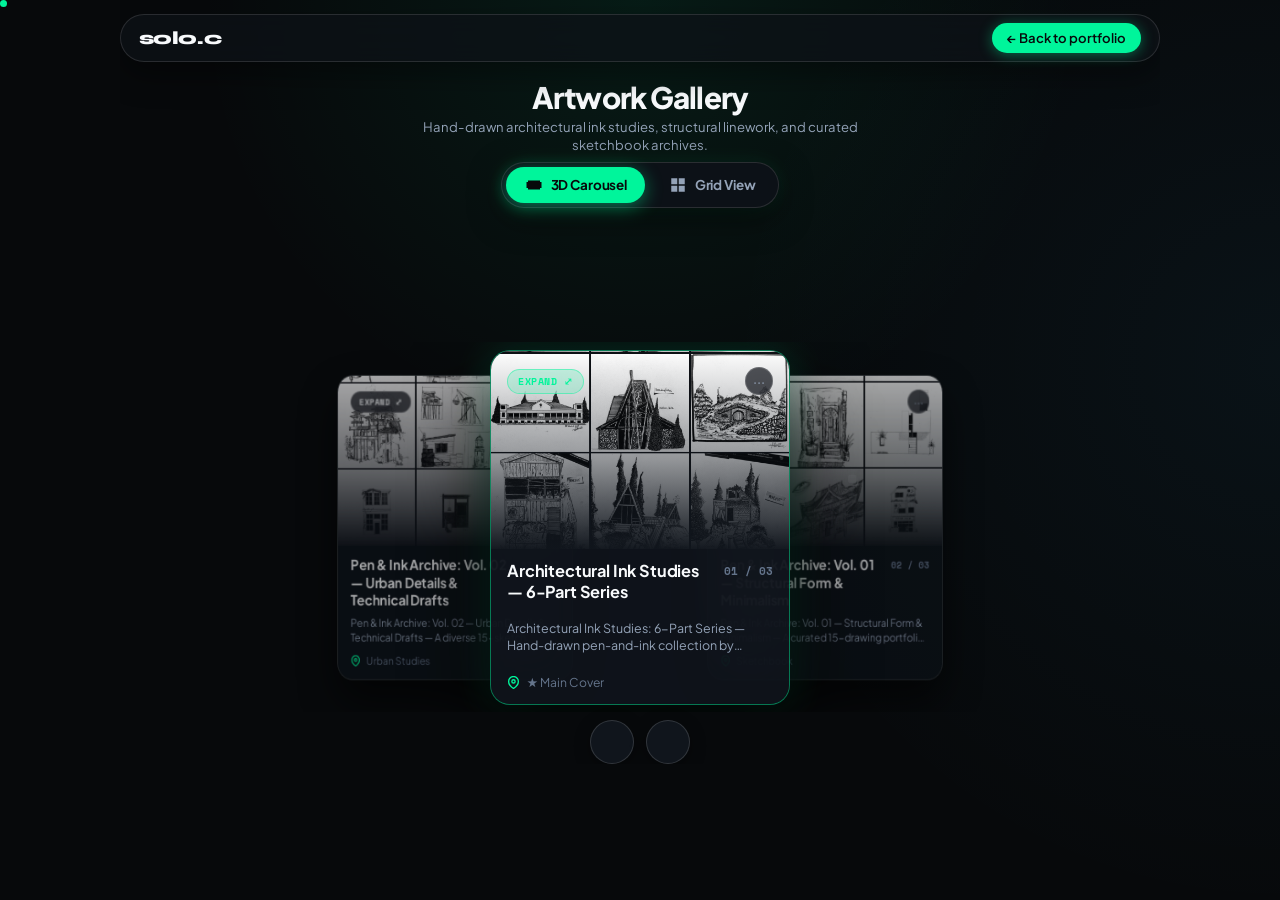
==== commit f70e2bc8: "Fit 3D carousel view to screen height with zero dead bottom space and fix custom cursor positioning" ====
--- a/gallery-artwork.html
+++ b/gallery-artwork.html
@@ -8,7 +8,7 @@
   <link rel="stylesheet" href="assets/css/gallery.css">
   <link rel="stylesheet" href="https://cdn.jsdelivr.net/npm/remixicon@4.9.0/fonts/remixicon.css">
 </head>
-<body>
+<body class="is-carousel-view">
   <main class="main">
     <div class="container">
       <div class="topbar">
--- a/assets/css/gallery.css
+++ b/assets/css/gallery.css
@@ -60,7 +60,7 @@
 .main {
   position: relative;
   z-index: 1;
-  padding: 1.25rem 1rem 2.5rem;
+  padding: 1rem 1rem 1.25rem;
   width: 100%;
   max-width: 100%;
   overflow-x: clip;
@@ -667,7 +667,7 @@
   position: relative;
   width: 100%;
   max-width: 100%;
-  margin-bottom: 0.85rem;
+  margin-bottom: 0;
   overflow: clip;
   transition: opacity 0.3s ease, transform 0.3s ease;
 }
@@ -1109,9 +1109,10 @@
   position: relative;
 }
 
-/* Fluid Exit State */
+/* Fluid Exit State - Completely removed from layout to eliminate phantom scroll height */
 .glass-carousel-section.view-hidden,
 .gallery-grid.view-hidden {
+  display: none !important;
   opacity: 0 !important;
   transform: translateY(24px) scale(0.96) !important;
   filter: blur(10px) !important;
@@ -1121,6 +1122,13 @@
   top: 0 !important;
   left: 0 !important;
   right: 0 !important;
+  height: 0 !important;
+  min-height: 0 !important;
+  max-height: 0 !important;
+  overflow: hidden !important;
+  margin: 0 !important;
+  padding: 0 !important;
+  border: 0 !important;
   z-index: 0 !important;
 }
 
@@ -1132,7 +1140,8 @@
   align-items: center;
   justify-content: center;
   gap: 0.75rem;
-  margin-top: 0.85rem;
+  margin-top: 0.75rem;
+  margin-bottom: 0;
   position: relative;
   z-index: 10;
 }
@@ -1192,7 +1201,7 @@
    ========================================================================== */
 @media (max-width: 768px) {
   .main {
-    padding: 1.25rem 0.85rem 2.5rem;
+    padding: 0.85rem 0.75rem 1rem;
   }
 
   .topbar {
@@ -1333,6 +1342,7 @@
 
   .carousel-nav-arrows {
     margin-top: 0.65rem;
+    margin-bottom: 0;
     gap: 0.65rem;
   }
 
@@ -1480,7 +1490,7 @@
 
 @media (max-width: 380px) {
   .main {
-    padding: 0.75rem 0.5rem 1.75rem;
+    padding: 0.65rem 0.5rem 0.85rem;
   }
 
   .topbar {
@@ -1511,3 +1521,205 @@
     padding: 0.65rem 0.8rem;
   }
 }
+
+/* ==========================================================================
+   CAROUSEL SINGLE-SCREEN COMPACT ENGINE (ELIMINATES DEAD BOTTOM SPACE)
+   ========================================================================== */
+body.is-carousel-view {
+  min-height: 100vh;
+  min-height: 100dvh;
+  overflow-y: hidden;
+}
+
+body.is-carousel-view .main {
+  min-height: 100vh;
+  min-height: 100dvh;
+  display: flex;
+  flex-direction: column;
+  justify-content: space-between;
+  padding: 0.85rem 1rem 0.65rem;
+}
+
+body.is-carousel-view .container {
+  display: flex;
+  flex-direction: column;
+  justify-content: space-between;
+  flex: 1;
+  width: 100%;
+}
+
+body.is-carousel-view .page-header {
+  margin-bottom: 0.5rem;
+}
+
+body.is-carousel-view .page-header h1 {
+  font-size: clamp(1.4rem, 2.6vw, 1.85rem);
+  margin-bottom: 0.15rem;
+}
+
+body.is-carousel-view .page-header p {
+  font-size: 0.82rem;
+  line-height: 1.35;
+  max-width: 500px;
+}
+
+body.is-carousel-view .gallery-view-controls {
+  margin-bottom: 0.5rem;
+}
+
+body.is-carousel-view .gallery-views-container {
+  flex: 1;
+  display: flex;
+  flex-direction: column;
+  justify-content: center;
+  align-items: center;
+}
+
+body.is-carousel-view .glass-carousel-section {
+  width: 100%;
+  display: flex;
+  flex-direction: column;
+  align-items: center;
+  justify-content: center;
+  margin-bottom: 0;
+}
+
+body.is-carousel-view .glass-carousel {
+  width: 100%;
+  display: flex;
+  flex-direction: column;
+  align-items: center;
+  justify-content: center;
+}
+
+body.is-carousel-view .glass-carousel__stage {
+  height: clamp(280px, 44vh, 370px);
+  width: 100%;
+}
+
+body.is-carousel-view .glass-card-3d {
+  height: clamp(270px, 42vh, 355px);
+}
+
+body.is-carousel-view .carousel-nav-arrows {
+  margin-top: 0.5rem;
+  margin-bottom: 0;
+}
+
+@media (max-width: 768px) {
+  body.is-carousel-view {
+    overflow-y: auto;
+  }
+
+  body.is-carousel-view .main {
+    padding: 0.65rem 0.65rem 0.5rem;
+  }
+
+  body.is-carousel-view .topbar {
+    margin-bottom: 0.5rem;
+    padding: 0.35rem 0.85rem;
+  }
+
+  body.is-carousel-view .page-header {
+    margin-bottom: 0.35rem;
+  }
+
+  body.is-carousel-view .page-header h1 {
+    font-size: clamp(1.35rem, 5vw, 1.7rem);
+    margin-bottom: 0.1rem;
+  }
+
+  body.is-carousel-view .page-header p {
+    font-size: 0.76rem;
+    line-height: 1.25;
+  }
+
+  body.is-carousel-view .gallery-view-controls {
+    margin-bottom: 0.35rem;
+  }
+
+  body.is-carousel-view .glass-carousel__stage {
+    height: clamp(270px, 46vh, 360px);
+  }
+
+  body.is-carousel-view .glass-card-3d {
+    width: min(92vw, 340px);
+    height: clamp(260px, 44vh, 345px);
+  }
+
+  body.is-carousel-view .glass-card-3d__media {
+    height: 56%;
+  }
+
+  body.is-carousel-view .glass-card-3d__body {
+    height: 44%;
+    padding: 0.65rem 0.85rem;
+  }
+
+  body.is-carousel-view .glass-card-3d__title {
+    font-size: 0.95rem;
+  }
+
+  body.is-carousel-view .glass-card-3d__desc {
+    font-size: 0.72rem;
+    line-height: 1.25;
+    margin: 0.1rem 0 0.15rem;
+  }
+
+  body.is-carousel-view .carousel-nav-arrows {
+    margin-top: 0.35rem;
+    margin-bottom: 0;
+  }
+
+  body.is-carousel-view .shelf-nav-btn {
+    width: 36px;
+    height: 36px;
+    min-width: 36px;
+    min-height: 36px;
+    font-size: 1.1rem;
+  }
+}
+
+/* ==========================================================================
+   TACTILE CUSTOM CURSOR (Fixed in Place — Never Affects Page Height)
+   ========================================================================== */
+.custom-cursor-dot {
+  position: fixed !important;
+  top: 0 !important;
+  left: 0 !important;
+  width: 7px;
+  height: 7px;
+  border-radius: 50%;
+  background: var(--accent-primary, #00f59b);
+  pointer-events: none !important;
+  z-index: 9999;
+}
+
+.custom-cursor-ring {
+  position: fixed !important;
+  top: 0 !important;
+  left: 0 !important;
+  width: 34px;
+  height: 34px;
+  border-radius: 50%;
+  border: 1.5px solid rgba(0, 245, 155, 0.45);
+  pointer-events: none !important;
+  z-index: 9998;
+  transition: width 0.2s ease, height 0.2s ease, border-color 0.2s ease, background-color 0.2s ease;
+}
+
+.cursor-hover .custom-cursor-ring {
+  width: 50px;
+  height: 50px;
+  border-color: var(--accent-primary, #00f59b);
+  background-color: rgba(0, 245, 155, 0.08);
+  box-shadow: 0 0 16px rgba(0, 245, 155, 0.25);
+}
+
+@media (pointer: coarse) {
+  .custom-cursor-dot,
+  .custom-cursor-ring {
+    display: none !important;
+  }
+}
+
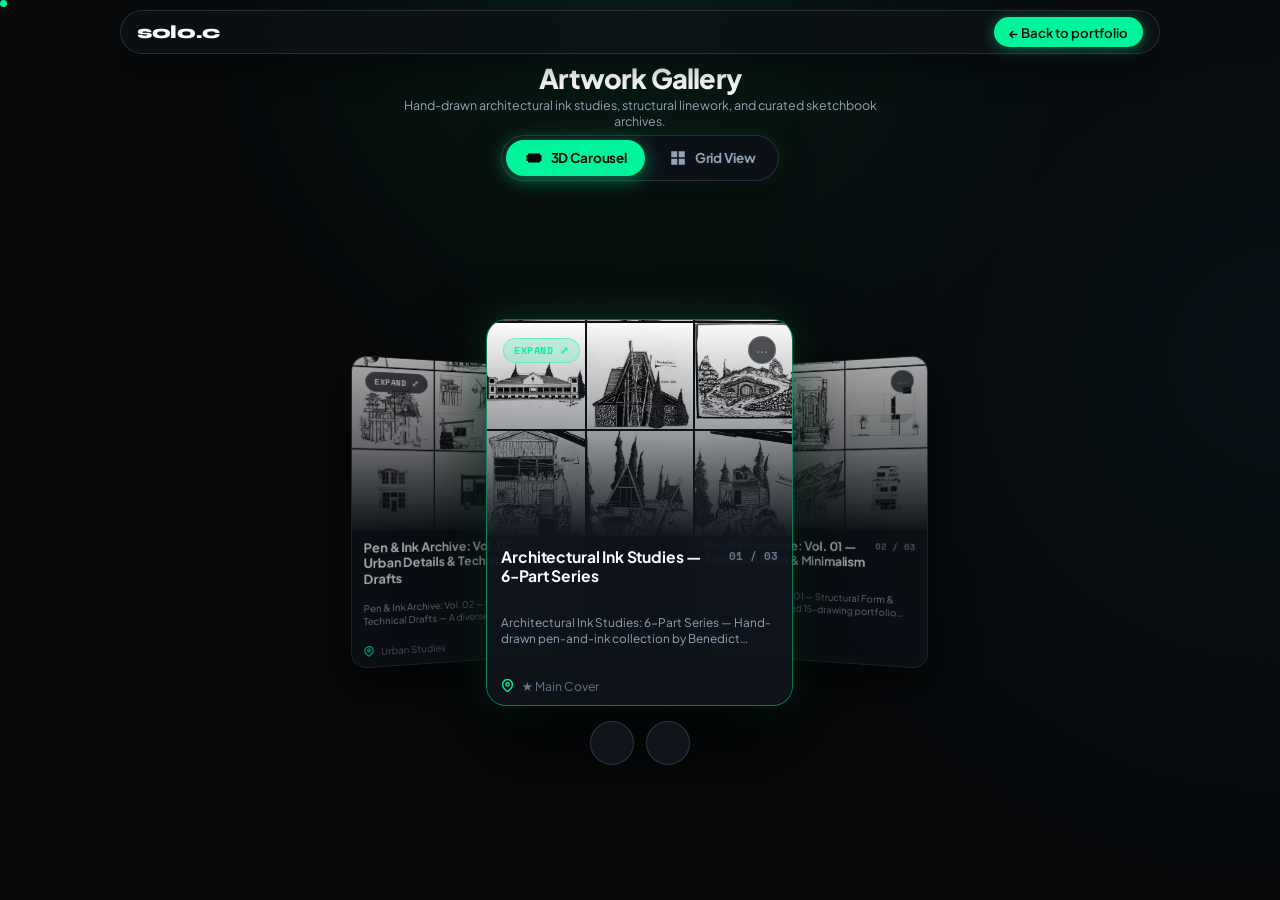
==== commit 2ebebee3: "Completely eliminate dead bottom space and prevent scroll blowout on 3D carousel view across all gal" ====
--- a/gallery-artwork.html
+++ b/gallery-artwork.html
@@ -1,11 +1,11 @@
 <!DOCTYPE html>
-<html lang="en">
+<html lang="en" class="is-carousel-view">
 <head>
   <meta charset="UTF-8">
   <meta name="viewport" content="width=device-width, initial-scale=1.0, maximum-scale=1.0, user-scalable=no, viewport-fit=cover">
   <title>Artwork Gallery | solo.c</title>
   <link rel="icon" href="assets/img/favicon.svg" type="image/svg+xml">
-  <link rel="stylesheet" href="assets/css/gallery.css">
+  <link rel="stylesheet" href="assets/css/gallery.css?v=2.1">
   <link rel="stylesheet" href="https://cdn.jsdelivr.net/npm/remixicon@4.9.0/fonts/remixicon.css">
 </head>
 <body class="is-carousel-view">
@@ -123,6 +123,6 @@
     </div>
   </div>
 
-  <script src="assets/js/gallery.js"></script>
+  <script src="assets/js/gallery.js?v=2.1"></script>
 </body>
 </html>
--- a/assets/css/gallery.css
+++ b/assets/css/gallery.css
@@ -1523,161 +1523,263 @@
 }
 
 /* ==========================================================================
-   CAROUSEL SINGLE-SCREEN COMPACT ENGINE (ELIMINATES DEAD BOTTOM SPACE)
+   CAROUSEL SINGLE-SCREEN ENGINE (ELIMINATES DEAD BOTTOM SPACE ACROSS ALL SCREENS)
    ========================================================================== */
+
+/* 1. Prevent all window scrolling in Carousel View on both html and body */
+html.is-carousel-view,
 body.is-carousel-view {
-  min-height: 100vh;
-  min-height: 100dvh;
-  overflow-y: hidden;
-}
-
+  height: 100% !important;
+  height: 100dvh !important;
+  max-height: 100dvh !important;
+  overflow: hidden !important;
+  overscroll-behavior: none !important;
+  touch-action: pan-x !important;
+}
+
+/* 2. Main wrapper fills exact viewport without expanding or causing scroll */
 body.is-carousel-view .main {
-  min-height: 100vh;
-  min-height: 100dvh;
-  display: flex;
-  flex-direction: column;
-  justify-content: space-between;
-  padding: 0.85rem 1rem 0.65rem;
-}
-
+  height: 100% !important;
+  height: 100dvh !important;
+  max-height: 100dvh !important;
+  display: flex !important;
+  flex-direction: column !important;
+  justify-content: space-between !important;
+  padding: 0.65rem 1rem 0.5rem !important;
+  overflow: hidden !important;
+  box-sizing: border-box !important;
+}
+
+/* 3. Container fits cleanly within .main */
 body.is-carousel-view .container {
-  display: flex;
-  flex-direction: column;
-  justify-content: space-between;
-  flex: 1;
-  width: 100%;
+  height: 100% !important;
+  max-height: 100% !important;
+  display: flex !important;
+  flex-direction: column !important;
+  justify-content: space-between !important;
+  flex: 1 1 0% !important;
+  width: 100% !important;
+  overflow: hidden !important;
+}
+
+/* 4. Topbar, Page Header & View Controls stay fixed in proportion */
+body.is-carousel-view .topbar {
+  flex-shrink: 0 !important;
+  margin-bottom: 0.45rem !important;
+  padding: 0.35rem 1rem !important;
 }
 
 body.is-carousel-view .page-header {
-  margin-bottom: 0.5rem;
+  flex-shrink: 0 !important;
+  margin-bottom: 0.35rem !important;
 }
 
 body.is-carousel-view .page-header h1 {
-  font-size: clamp(1.4rem, 2.6vw, 1.85rem);
-  margin-bottom: 0.15rem;
+  font-size: clamp(1.25rem, 2.2vw, 1.7rem) !important;
+  margin-bottom: 0.1rem !important;
 }
 
 body.is-carousel-view .page-header p {
-  font-size: 0.82rem;
-  line-height: 1.35;
-  max-width: 500px;
+  font-size: 0.78rem !important;
+  line-height: 1.3 !important;
+  max-width: 520px !important;
 }
 
 body.is-carousel-view .gallery-view-controls {
-  margin-bottom: 0.5rem;
-}
-
+  flex-shrink: 0 !important;
+  margin-bottom: 0.35rem !important;
+}
+
+/* 5. Carousel container expands to fill available height and centers the 3D stage */
 body.is-carousel-view .gallery-views-container {
-  flex: 1;
-  display: flex;
-  flex-direction: column;
-  justify-content: center;
-  align-items: center;
+  flex: 1 1 0% !important;
+  min-height: 0 !important;
+  display: flex !important;
+  flex-direction: column !important;
+  justify-content: center !important;
+  align-items: center !important;
+  overflow: hidden !important;
+  position: relative !important;
+  width: 100% !important;
 }
 
 body.is-carousel-view .glass-carousel-section {
-  width: 100%;
-  display: flex;
-  flex-direction: column;
-  align-items: center;
-  justify-content: center;
-  margin-bottom: 0;
+  width: 100% !important;
+  height: 100% !important;
+  max-height: 100% !important;
+  display: flex !important;
+  flex-direction: column !important;
+  align-items: center !important;
+  justify-content: center !important;
+  margin-bottom: 0 !important;
+  overflow: hidden !important;
 }
 
 body.is-carousel-view .glass-carousel {
-  width: 100%;
-  display: flex;
-  flex-direction: column;
-  align-items: center;
-  justify-content: center;
-}
-
+  width: 100% !important;
+  height: 100% !important;
+  max-height: 100% !important;
+  display: flex !important;
+  flex-direction: column !important;
+  align-items: center !important;
+  justify-content: center !important;
+  overflow: hidden !important;
+}
+
+/* 6. The 3D Stage & Glass Card sizing fits within viewport without blowout */
 body.is-carousel-view .glass-carousel__stage {
-  height: clamp(280px, 44vh, 370px);
-  width: 100%;
+  flex: 1 1 auto !important;
+  min-height: 250px !important;
+  max-height: clamp(280px, 45vh, 410px) !important;
+  width: 100% !important;
+  margin: 0 auto !important;
+  overflow: visible !important;
 }
 
 body.is-carousel-view .glass-card-3d {
-  height: clamp(270px, 42vh, 355px);
-}
-
+  width: clamp(245px, 24vw, 320px) !important;
+  height: clamp(260px, 43vh, 395px) !important;
+}
+
+body.is-carousel-view .glass-card-3d__media {
+  height: 56% !important;
+}
+
+body.is-carousel-view .glass-card-3d__body {
+  height: 44% !important;
+  padding: 0.7rem 0.9rem !important;
+}
+
+body.is-carousel-view .glass-card-3d__title {
+  font-size: 0.98rem !important;
+}
+
+body.is-carousel-view .glass-card-3d__desc {
+  font-size: 0.74rem !important;
+  line-height: 1.3 !important;
+}
+
+/* 7. Navigation arrows centered at bottom of carousel */
 body.is-carousel-view .carousel-nav-arrows {
-  margin-top: 0.5rem;
-  margin-bottom: 0;
-}
-
+  flex-shrink: 0 !important;
+  margin-top: 0.4rem !important;
+  margin-bottom: 0.15rem !important;
+}
+
+/* 8. Mobile responsive overrides (no scroll blowout, clean 1-card presentation) */
 @media (max-width: 768px) {
+  html.is-carousel-view,
   body.is-carousel-view {
-    overflow-y: auto;
+    height: 100% !important;
+    height: 100dvh !important;
+    max-height: 100dvh !important;
+    overflow: hidden !important;
+    overscroll-behavior: none !important;
   }
 
   body.is-carousel-view .main {
-    padding: 0.65rem 0.65rem 0.5rem;
+    padding: 0.5rem 0.65rem 0.4rem !important;
   }
 
   body.is-carousel-view .topbar {
-    margin-bottom: 0.5rem;
-    padding: 0.35rem 0.85rem;
+    margin-bottom: 0.35rem !important;
+    padding: 0.3rem 0.8rem !important;
   }
 
   body.is-carousel-view .page-header {
-    margin-bottom: 0.35rem;
+    margin-bottom: 0.25rem !important;
   }
 
   body.is-carousel-view .page-header h1 {
-    font-size: clamp(1.35rem, 5vw, 1.7rem);
-    margin-bottom: 0.1rem;
+    font-size: clamp(1.2rem, 4.8vw, 1.55rem) !important;
+    margin-bottom: 0.08rem !important;
   }
 
   body.is-carousel-view .page-header p {
-    font-size: 0.76rem;
-    line-height: 1.25;
+    font-size: 0.74rem !important;
+    line-height: 1.25 !important;
   }
 
   body.is-carousel-view .gallery-view-controls {
-    margin-bottom: 0.35rem;
+    margin-bottom: 0.25rem !important;
   }
 
   body.is-carousel-view .glass-carousel__stage {
-    height: clamp(270px, 46vh, 360px);
+    min-height: 230px !important;
+    max-height: clamp(260px, 45vh, 360px) !important;
   }
 
   body.is-carousel-view .glass-card-3d {
-    width: min(92vw, 340px);
-    height: clamp(260px, 44vh, 345px);
+    width: min(92vw, 330px) !important;
+    height: clamp(250px, 43vh, 350px) !important;
   }
 
   body.is-carousel-view .glass-card-3d__media {
-    height: 56%;
+    height: 55% !important;
   }
 
   body.is-carousel-view .glass-card-3d__body {
-    height: 44%;
-    padding: 0.65rem 0.85rem;
+    height: 45% !important;
+    padding: 0.55rem 0.75rem !important;
   }
 
   body.is-carousel-view .glass-card-3d__title {
-    font-size: 0.95rem;
+    font-size: 0.9rem !important;
   }
 
   body.is-carousel-view .glass-card-3d__desc {
-    font-size: 0.72rem;
-    line-height: 1.25;
-    margin: 0.1rem 0 0.15rem;
+    font-size: 0.7rem !important;
+    line-height: 1.2 !important;
+    margin: 0.1rem 0 0.15rem !important;
   }
 
   body.is-carousel-view .carousel-nav-arrows {
-    margin-top: 0.35rem;
-    margin-bottom: 0;
+    margin-top: 0.3rem !important;
+    margin-bottom: 0 !important;
   }
 
   body.is-carousel-view .shelf-nav-btn {
-    width: 36px;
-    height: 36px;
-    min-width: 36px;
-    min-height: 36px;
-    font-size: 1.1rem;
-  }
+    width: 38px !important;
+    height: 38px !important;
+    min-width: 38px !important;
+    min-height: 38px !important;
+    font-size: 1.15rem !important;
+  }
+}
+
+/* ==========================================================================
+   GRID VIEW RESTORATION (Seamlessly scrollable when grid tab is selected)
+   ========================================================================== */
+html.is-grid-view,
+body.is-grid-view {
+  height: auto !important;
+  min-height: 100vh !important;
+  max-height: none !important;
+  overflow-y: auto !important;
+  overflow-x: hidden !important;
+}
+
+body.is-grid-view .main {
+  height: auto !important;
+  min-height: 100vh !important;
+  max-height: none !important;
+  overflow: visible !important;
+  display: block !important;
+  padding: 1rem 1rem 2rem !important;
+}
+
+body.is-grid-view .container {
+  height: auto !important;
+  max-height: none !important;
+  overflow: visible !important;
+  display: block !important;
+}
+
+body.is-grid-view .gallery-views-container {
+  height: auto !important;
+  max-height: none !important;
+  overflow: visible !important;
+  display: block !important;
 }
 
 /* ==========================================================================
